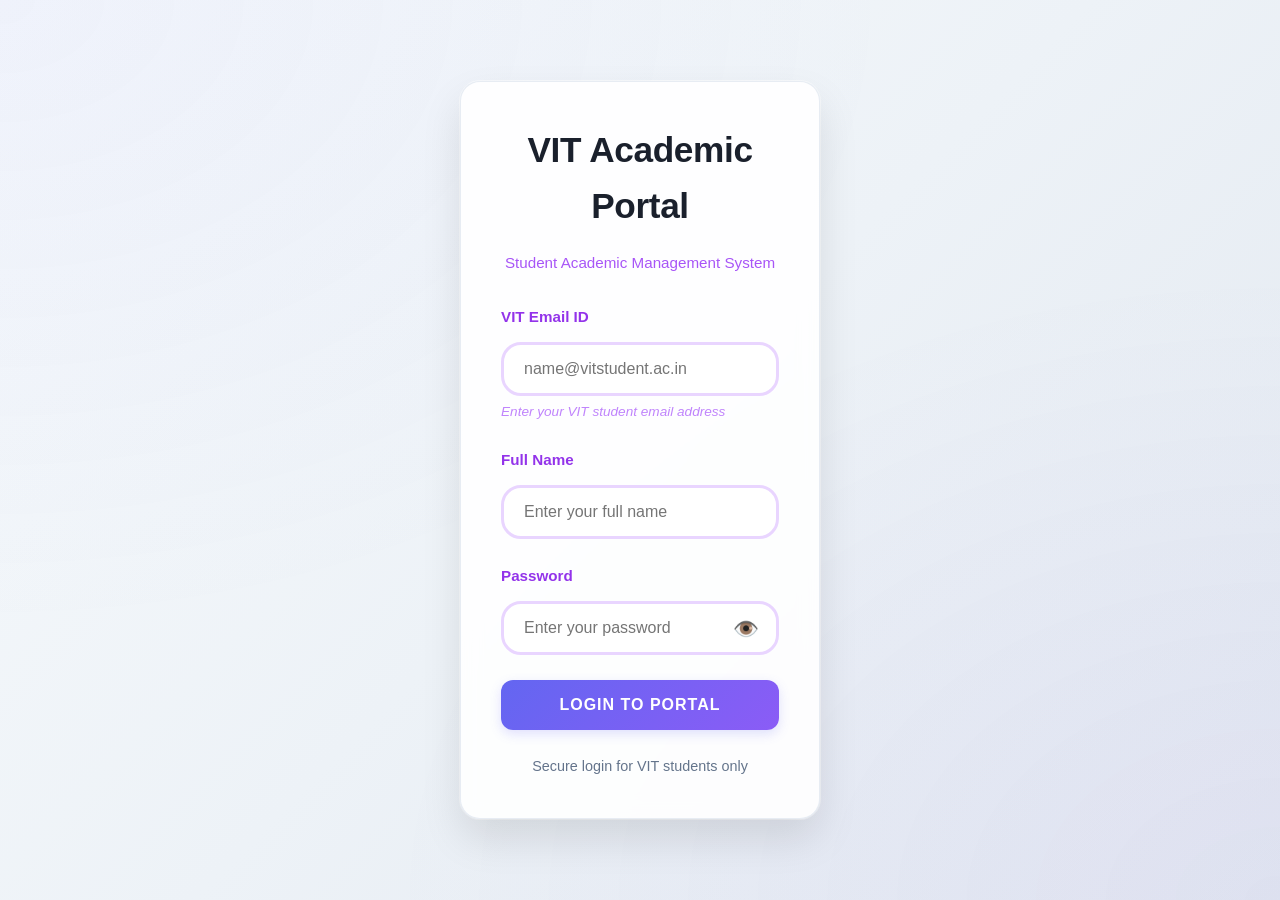
==== html-project/index.html @ ba63c01c "Initial commit - Study Planner Project" ====
<!DOCTYPE html>
<html lang="en">
<head>
    <meta charset="UTF-8">
    <meta name="viewport" content="width=device-width, initial-scale=1.0">
    <title>VIT Academic Portal - Dashboard</title>
    <link rel="stylesheet" href="styles.css">
</head>
<body>
    <header class="header">
        <nav class="navbar">
            <div class="nav-brand">
                <h2>VIT Academic Portal</h2>
            </div>
            <div class="nav-menu">
                <ul class="nav-links">
                    <li><a href="#dashboard" class="nav-link active">Dashboard</a></li>
                    <li><a href="#subjects" class="nav-link">Subjects</a></li>
                    <li><a href="#gpa-calculator" class="nav-link">GPA Calculator</a></li>
                    <li><a href="#timetable" class="nav-link">Timetable</a></li>
                    <li><a href="#reviews" class="nav-link">Reviews</a></li>
                </ul>
            </div>
            <div class="user-info">
                <span id="userName">Welcome!</span>
                <button id="logoutBtn" class="logout-btn">Logout</button>
            </div>
        </nav>
    </header>

    <main class="main-content">
        <!-- Dashboard Section -->
        <section id="dashboard" class="section active">
            <div class="container">
                <div class="welcome-card">
                    <h1>Welcome, <span id="studentName">Student</span>!</h1>
                    <p>Manage your academic journey efficiently</p>
                </div>

                <div class="stats-grid">
                    <div class="stat-card">
                        <h3>Current CGPA</h3>
                        <div class="stat-value" id="currentCGPA">--</div>
                        <div class="stat-label">Overall Performance</div>
                        <button class="edit-cgpa-btn" onclick="editCurrentCGPA()">Edit</button>
                    </div>
                    <div class="stat-card">
                        <h3>Active Subjects</h3>
                        <div class="stat-value" id="activeSubjects">0</div>
                        <div class="stat-label">This Semester</div>
                    </div>
                    <div class="stat-card">
                        <h3>Study Hours</h3>
                        <div class="stat-value" id="totalStudyHours">0</div>
                        <div class="stat-label">Hours Planned</div>
                    </div>
                    <div class="stat-card">
                        <h3>Target CGPA</h3>
                        <div class="stat-value" id="targetCGPA">--</div>
                        <div class="stat-label">Goal to Achieve</div>
                        <button class="edit-cgpa-btn" onclick="editTargetCGPA()">Edit</button>
                    </div>
                </div>

                <!-- CGPA Input Modal -->
                <div id="cgpaModal" class="modal">
                    <div class="modal-content">
                        <div class="modal-header">
                            <h3 id="modalTitle">Update CGPA</h3>
                            <button class="close-modal" onclick="closeModal()">×</button>
                        </div>
                        <form id="cgpaForm" class="cgpa-form">
                            <div class="form-group">
                                <label for="cgpaInput">CGPA Value</label>
                                <input type="number" id="cgpaInput" step="0.01" min="0" max="10" required>
                                <small>Enter your CGPA (0.00 - 10.00)</small>
                            </div>
                            <button type="submit" class="submit-btn">Save CGPA</button>
                        </form>
                    </div>
                </div>

                <div class="quick-actions">
                    <button class="action-btn" onclick="showSection('subjects')">
                        <span class="btn-icon">📚</span>
                        Add Subject
                    </button>
                    <button class="action-btn" onclick="showSection('gpa-calculator')">
                        <span class="btn-icon">📊</span>
                        Calculate GPA
                    </button>
                    <button class="action-btn" onclick="showSection('timetable')">
                        <span class="btn-icon">📅</span>
                        View Timetable
                    </button>
                </div>
            </div>
        </section>

        <!-- Subjects Section -->
        <section id="subjects" class="section">
            <div class="container">
                <h2>Subject Management</h2>
                
                <div class="subject-form-card">
                    <h3>Add New Subject</h3>
                    <form id="subjectForm" class="subject-form">
                        <div class="form-row">
                            <div class="form-group">
                                <label for="subjectName">Subject Name</label>
                                <input type="text" id="subjectName" required>
                            </div>
                            <div class="form-group">
                                <label for="examType">Exam Type</label>
                                <select id="examType" required>
                                    <option value="">Select Exam Type</option>
                                    <option value="CAT 1">CAT 1</option>
                                    <option value="CAT 2">CAT 2</option>
                                    <option value="FAT">FAT</option>
                                    <option value="Case Study">Case Study</option>
                                    <option value="Assessment">Assessment</option>
                                    <option value="Assignment">Assignment</option>
                                    <option value="Quiz">Quiz</option>
                                </select>
                            </div>
                        </div>
                        
                        <div class="form-row">
                            <div class="form-group">
                                <label for="studyHours">Study Hours Required</label>
                                <input type="number" id="studyHours" min="1" required>
                            </div>
                            <div class="form-group">
                                <label for="credits">Credits</label>
                                <input type="number" id="credits" min="1" max="10" required>
                            </div>
                        </div>
                        
                        <div class="form-row">
                            <div class="form-group">
                                <label for="internalMarks">Internal Marks Scored</label>
                                <input type="number" id="internalMarks" min="0" required>
                            </div>
                            <div class="form-group">
                                <label for="totalInternalMarks">Total Internal Marks</label>
                                <input type="number" id="totalInternalMarks" min="1" required>
                            </div>
                        </div>
                        
                        <button type="submit" class="submit-btn">Add Subject</button>
                    </form>
                </div>

                <div class="subjects-list">
                    <h3>Subject Priority List</h3>
                    <div id="subjectsContainer" class="subjects-grid">
                        <!-- Subjects will be added here dynamically -->
                    </div>
                </div>
            </div>
        </section>

        <!-- GPA Calculator Section -->
        <section id="gpa-calculator" class="section">
            <div class="container">
                <h2>GPA Calculator</h2>
                
                <div class="calculator-tabs">
                    <button class="tab-btn active" onclick="showCalculatorTab('target')">Target CGPA</button>
                    <button class="tab-btn" onclick="showCalculatorTab('current')">Current Semester</button>
                </div>

                <!-- Target CGPA Calculator -->
                <div id="targetCalculator" class="calculator-panel active">
                    <h3>Calculate Required GPA for Target CGPA</h3>
                    <form id="targetForm" class="calculator-form">
                        <div class="form-group">
                            <label for="targetCGPAInput">Target CGPA</label>
                            <input type="number" id="targetCGPAInput" step="0.01" min="6" max="10" required>
                        </div>
                        
                        <div class="form-group">
                            <label for="completedSemesters">Completed Semesters</label>
                            <input type="number" id="completedSemesters" min="1" required>
                        </div>
                        
                        <div id="semesterGPAs" class="semester-gpas">
                            <!-- Semester GPA inputs will be added dynamically -->
                        </div>
                        
                        <button type="submit" class="submit-btn">Calculate Required GPA</button>
                    </form>
                    
                    <div id="targetResult" class="result-panel"></div>
                </div>

                <!-- Current Semester Calculator -->
                <div id="currentCalculator" class="calculator-panel">
                    <h3>Calculate Current Semester GPA</h3>
                    <form id="currentForm" class="calculator-form">
                        <div id="subjectsInput">
                            <div class="subject-input-row">
                                <div class="form-group">
                                    <label>Grade</label>
                                    <select class="grade-select" required>
                                        <option value="">Select Grade</option>
                                        <option value="10">S (10)</option>
                                        <option value="9">A (9)</option>
                                        <option value="8">B (8)</option>
                                        <option value="7">C (7)</option>
                                        <option value="6">D (6)</option>
                                        <option value="5">E (5)</option>
                                        <option value="0">F (0)</option>
                                    </select>
                                </div>
                                <div class="form-group">
                                    <label>Credits</label>
                                    <input type="number" class="credit-input" min="1" max="10" required>
                                </div>
                                <button type="button" class="remove-btn" onclick="removeSubjectRow(this)">Remove</button>
                            </div>
                        </div>
                        
                        <button type="button" class="add-subject-btn" onclick="addSubjectRow()">Add Subject</button>
                        <button type="submit" class="submit-btn">Calculate GPA</button>
                    </form>
                    
                    <div id="currentResult" class="result-panel"></div>
                </div>
            </div>
        </section>

        <!-- Timetable Section -->
        <section id="timetable" class="section">
            <div class="container">
                <h2>Weekly Timetable</h2>
                
                <div class="timetable-container">
                    <table class="timetable-table">
                        <thead>
                            <tr>
                                <th>Time</th>
                                <th>Monday</th>
                                <th>Tuesday</th>
                                <th>Wednesday</th>
                                <th>Thursday</th>
                                <th>Friday</th>
                                <th>Saturday</th>
                                <th>Sunday</th>
                            </tr>
                        </thead>
                        <tbody id="timetableBody">
                            <!-- Timetable will be populated here -->
                        </tbody>
                    </table>
                </div>
                
                <div class="timetable-actions">
                    <button class="action-btn" onclick="generateTimetable()">Generate Timetable</button>
                    <button class="action-btn" onclick="clearTimetable()">Clear Timetable</button>
                </div>
            </div>
        </section>

        <!-- Reviews Section -->
        <section id="reviews" class="section">
            <div class="container">
                <h2>Faculty Reviews</h2>
                
                <div class="review-form-card">
                    <h3>Add Faculty Review</h3>
                    <form id="reviewForm" class="review-form">
                        <div class="form-group">
                            <label for="facultyName">Faculty Name</label>
                            <input type="text" id="facultyName" required>
                        </div>
                        
                        <div class="form-group">
                            <label for="subject">Subject</label>
                            <input type="text" id="subject" required>
                        </div>
                        
                        <div class="form-group">
                            <label for="rating">Rating</label>
                            <div class="rating-container">
                                <div class="rating-buttons" id="ratingButtons">
                                    <button type="button" class="rating-btn" data-rating="1">1</button>
                                    <button type="button" class="rating-btn" data-rating="2">2</button>
                                    <button type="button" class="rating-btn" data-rating="3">3</button>
                                    <button type="button" class="rating-btn" data-rating="4">4</button>
                                    <button type="button" class="rating-btn" data-rating="5">5</button>
                                </div>
                                <input type="hidden" id="rating" value="0" required>
                            </div>
                        </div>
                        
                        <div class="form-group">
                            <label for="reviewComment">Review</label>
                            <textarea id="reviewComment" rows="4" placeholder="Share your experience..." required></textarea>
                        </div>
                        
                        <button type="submit" class="submit-btn">Submit Review</button>
                    </form>
                </div>

                <div class="reviews-list">
                    <h3>Recent Reviews</h3>
                    <div id="reviewsContainer" class="reviews-grid">
                        <!-- Reviews will be added here dynamically -->
                    </div>
                </div>
            </div>
        </section>
    </main>

    <script src="script.js"></script>
</body>
</html>
---- html-project/styles.css ----
* {
    margin: 0;
    padding: 0;
    box-sizing: border-box;
}
body 
{
    font-family: 'Source Sans Pro', 'Helvetica Neue', Arial, sans-serif;
    line-height: 1.6;
    color: #2d3748;
    background: linear-gradient(135deg, #f7fafc 0%, #edf2f7 50%, #e2e8f0 100%);
    min-height: 100vh;
    position: relative;
    overflow-x: hidden;
    display: flex;
    flex-direction: column;
    align-items: stretch;
    justify-content: flex-start;
}
body::before 
{
    content: '';
    position: fixed;
    top: 0;
    left: 0;
    right: 0;
    bottom: 0;
    background: 
        radial-gradient(ellipse at top left, rgba(99, 102, 241, 0.05) 0%, transparent 50%),
        radial-gradient(ellipse at bottom right, rgba(139, 92, 246, 0.05) 0%, transparent 50%);
    pointer-events: none;
    z-index: 1;
}
.container 
{
    max-width: 1200px;
    margin: 0 auto;
    padding: 0 20px;
    position: relative;
    z-index: 2;
    width: 100%;
    display: flex;
    flex-direction: column;
    align-items: stretch;
}
.container 
{
    max-width: 1200px;
    margin: 0 auto;
    padding: 0 20px;
}
.login-page 
{
    background: linear-gradient(135deg, #f7fafc 0%, #edf2f7 50%, #e2e8f0 100%);
    display: flex;
    align-items: center;
    justify-content: center;
    min-height: 100vh;
    position: relative;
    overflow: hidden;
}
.login-container 
{
    width: 100%;
    max-width: 400px;
    padding: 20px;
    position: relative;
    z-index: 2;
    display: flex;
    justify-content: center;
    align-items: center;
}
.login-card 
{
    background: rgba(255, 255, 255, 0.9);
    backdrop-filter: blur(10px);
    border-radius: 20px;
    padding: 40px;
    box-shadow: 
        0 20px 40px rgba(0, 0, 0, 0.1),
        0 0 0 1px rgba(255, 255, 255, 0.5);
    border: 1px solid rgba(226, 232, 240, 0.8);
    position: relative;
    overflow: hidden;
    transition: all 0.3s ease;
    width: 100%;
    max-width: 400px;
    margin: 0 auto;
}
.login-header 
{
    text-align: center;
    margin-bottom: 30px;
}
.login-header h1 
{
    color: #1a202c;
    font-size: 2.2rem;
    font-weight: 600;
    margin-bottom: 1rem;
    letter-spacing: -0.01em;
    font-family: 'Source Sans Pro', 'Helvetica Neue', Arial, sans-serif;
}
.login-header p {
    color: #a855f7;
    font-size: 0.95rem;
    font-weight: 500;
}
.login-form .form-group {
    margin-bottom: 25px;
    position: relative;
}
.login-form label {
    display: block;
    margin-bottom: 8px;
    font-weight: 600;
    color: #9333ea;
    font-size: 0.95rem;
}
.login-form input 
{
    width: 100%;
    padding: 16px 20px;
    border: 1px solid #e2e8f0;
    border-radius: 12px;
    font-size: 1rem;
    background: rgba(255, 255, 255, 0.8);
    transition: all 0.3s ease;
    font-family: 'Source Sans Pro', 'Helvetica Neue', Arial, sans-serif;
    color: #2d3748;
}
.login-form input:focus 
{
    outline: none;
    border-color: #6366f1;
    box-shadow: 0 0 0 3px rgba(99, 102, 241, 0.1);
    background: rgba(255, 255, 255, 0.95);
}
.form-hint 
{
    display: block;
    margin-top: 5px;
    font-size: 0.85rem;
    color: #c084fc;
    font-style: italic;
}
.password-toggle 
{
    position: absolute;
    right: 20px;
    top: 48px;
    cursor: pointer;
    font-size: 1.3rem;
    transition: transform 0.2s ease;
}
.password-toggle:hover 
{
    transform: scale(1.2);
}
.login-btn 
{
    width: 100%;
    background: linear-gradient(135deg, #6366f1 0%, #8b5cf6 100%);
    color: white;
    border: none;
    padding: 16px;
    border-radius: 12px;
    font-size: 1rem;
    font-weight: 600;
    cursor: pointer;
    transition: all 0.3s ease;
    box-shadow: 0 4px 12px rgba(99, 102, 241, 0.2);
    font-family: 'Source Sans Pro', 'Helvetica Neue', Arial, sans-serif;
    text-transform: uppercase;
    letter-spacing: 1px;
}
.login-btn:hover 
{
    background: linear-gradient(135deg, #4f46e5 0%, #7c3aed 100%);
    transform: translateY(-2px);
    box-shadow: 0 8px 20px rgba(99, 102, 241, 0.3);
}
.error-message 
{
    background: linear-gradient(135deg, #f43f5e 0%, #e11d48 100%);
    color: white;
    padding: 15px 20px;
    border-radius: 20px;
    margin-top: 20px;
    text-align: center;
    display: none;
    animation: shake 0.5s ease-in-out, bounceIn 0.6s ease-out;
    font-weight: 500;
    box-shadow: 0 8px 25px rgba(244, 63, 94, 0.3);
    border: 2px solid rgba(255, 255, 255, 0.2);
}
.login-footer 
{
    text-align: center;
    margin-top: 25px;
    color: #64748b;
    font-size: 0.9rem;
    font-weight: 500;
}
.login-footer::before 
{
    content: ' ';
}
.login-footer::after 
{
    content: ' ';
}
.header 
{
    background: rgba(255, 255, 255, 0.95);
    backdrop-filter: blur(10px);
    box-shadow: 0 4px 20px rgba(0, 0, 0, 0.08);
    position: fixed;
    width: 100%;
    top: 0;
    z-index: 1000;
    border-bottom: 1px solid rgba(226, 232, 240, 0.8);
}
.navbar 
{
    display: flex;
    justify-content: space-between;
    align-items: center;
    padding: 1rem 2rem;
    max-width: 1200px;
    margin: 0 auto;
    position: relative;
    z-index: 2;
    width: 100%;
}
.nav-brand h2 
{
    color: #1a202c;
    font-size: 1.6rem;
    font-weight: 600;
    font-family: 'Source Sans Pro', 'Helvetica Neue', Arial, sans-serif;
    letter-spacing: -0.01em;
}
.nav-links 
{
    display: flex;
    list-style: none;
    gap: 2rem;
}
.nav-link 
{
    text-decoration: none;
    color: #4a5568;
    font-weight: 500;
    padding: 12px 20px;
    border-radius: 8px;
    transition: all 0.3s ease;
    font-family: 'Source Sans Pro', 'Helvetica Neue', Arial, sans-serif;
}
.nav-link:hover,
.nav-link.active 
{
    color: #6366f1;
    background: rgba(99, 102, 241, 0.1);
    transform: translateY(-2px);
}
.nav-link:hover::after,
.nav-link.active::after 
{
    position: absolute;
    left: 5px;
    top: 50%;
    transform: translateY(-50%);
    opacity: 0;
    transition: opacity 0.3s ease;
}
.nav-link:hover::before,
.nav-link.active::before 
{
    opacity: 1;
}
.user-info 
{
    display: flex;
    align-items: center;
    gap: 1rem;
}
#userName 
{
    font-weight: 500;
    color: #1a202c;
    font-family: 'Source Sans Pro', 'Helvetica Neue', Arial, sans-serif;
    text-shadow: 1px 1px 2px rgba(0, 0, 0, 0.1);
}
.logout-btn 
{
    background: linear-gradient(135deg, #ef4444 0%, #dc2626 100%);
    color: white;
    border: none;
    padding: 10px 20px;
    border-radius: 8px;
    cursor: pointer;
    font-weight: 500;
    transition: all 0.3s ease;
    font-family: 'Source Sans Pro', 'Helvetica Neue', Arial, sans-serif;
}
.logout-btn:hover {
    background: linear-gradient(135deg, #dc2626 0%, #b91c1c 100%);
    transform: translateY(-2px);
    box-shadow: 0 4px 12px rgba(239, 68, 68, 0.2);
}

/* Main Content */
.main-content {
    margin-top: 80px;
    padding: 2rem 0;
    position: relative;
    z-index: 2;
}

.section {
    display: none;
    animation: fadeIn 0.6s cubic-bezier(0.4, 0, 0.2, 1);
}

.section.active {
    display: block;
}

/* Dashboard Styles */
.welcome-card {
    background: rgba(255, 255, 255, 0.9);
    backdrop-filter: blur(10px);
    border-radius: 16px;
    padding: 2.5rem;
    margin-bottom: 2rem;
    box-shadow: 0 10px 30px rgba(0, 0, 0, 0.08);
    border: 1px solid rgba(226, 232, 240, 0.8);
    text-align: center;
    position: relative;
    transition: all 0.3s ease;
    max-width: 100%;
    margin-left: auto;
    margin-right: auto;
}

.welcome-card h1 {
    color: #1a202c;
    font-size: 2.5rem;
    font-weight: 600;
    margin-bottom: 1rem;
    letter-spacing: -0.01em;
    font-family: 'Source Sans Pro', 'Helvetica Neue', Arial, sans-serif;
}

.stats-grid {
    display: grid;
    grid-template-columns: repeat(auto-fit, minmax(250px, 1fr));
    gap: 1.5rem;
    margin-bottom: 2rem;
    align-items: stretch;
}

.stat-card {
    background: rgba(255, 255, 255, 0.9);
    backdrop-filter: blur(10px);
    border-radius: 16px;
    padding: 2rem;
    text-align: center;
    box-shadow: 0 8px 25px rgba(0, 0, 0, 0.06);
    border: 1px solid rgba(226, 232, 240, 0.8);
    transition: all 0.3s ease;
    position: relative;
    width: 100%;
    display: flex;
    flex-direction: column;
    align-items: center;
    justify-content: center;
}

.stat-card:hover {
    transform: translateY(-8px);
    box-shadow: 0 15px 35px rgba(0, 0, 0, 0.1);
}

.stat-card h3 {
    color: #64748b;
    font-size: 0.9rem;
    margin-bottom: 1rem;
    font-weight: 500;
    font-family: 'Source Sans Pro', 'Helvetica Neue', Arial, sans-serif;
    text-transform: uppercase;
    letter-spacing: 1px;
}

.stat-value {
    font-size: 2.5rem;
    font-weight: 600;
    color: #1a202c;
    margin-bottom: 0.8rem;
    font-family: 'Source Sans Pro', 'Helvetica Neue', Arial, sans-serif;
}

.stat-label {
    color: #c084fc;
    font-size: 0.85rem;
    font-weight: 500;
    font-style: italic;
}

.quick-actions {
    display: flex;
    gap: 1rem;
    justify-content: center;
    flex-wrap: wrap;
    align-items: stretch;
    width: 100%;
}

.action-btn {
    background: rgba(255, 255, 255, 0.9);
    backdrop-filter: blur(10px);
    border: 1px solid rgba(226, 232, 240, 0.8);
    color: #4a5568;
    padding: 16px 28px;
    border-radius: 12px;
    cursor: pointer;
    font-weight: 500;
    transition: all 0.3s ease;
    display: flex;
    align-items: center;
    gap: 0.8rem;
    box-shadow: 0 4px 12px rgba(0, 0, 0, 0.05);
    font-family: 'Source Sans Pro', 'Helvetica Neue', Arial, sans-serif;
    text-transform: uppercase;
    letter-spacing: 0.5px;
}

.action-btn:hover {
    background: rgba(99, 102, 241, 0.1);
    border-color: rgba(99, 102, 241, 0.3);
    transform: translateY(-3px);
    box-shadow: 0 8px 20px rgba(0, 0, 0, 0.08);
    color: #6366f1;
}

.btn-icon {
    font-size: 1.2rem;
    transition: transform 0.2s ease;
}

/* Subject Management */
.subject-form-card,
.review-form-card,
.calculator-form,
.timetable-container {
    background: rgba(255, 255, 255, 0.9);
    backdrop-filter: blur(10px);
    border-radius: 16px;
    padding: 2rem;
    margin-bottom: 2rem;
    box-shadow: 0 8px 25px rgba(0, 0, 0, 0.06);
    border: 1px solid rgba(226, 232, 240, 0.8);
    max-width: 100%;
    margin-left: auto;
    margin-right: auto;
}

.subject-form-card::before,
.review-form-card::before {
    display: none;
}

.subject-form,
.review-form {
    margin-top: 2rem;
}

.form-row {
    display: grid;
    grid-template-columns: 1fr 1fr;
    gap: 1rem;
    margin-bottom: 1rem;
    align-items: start;
}

.form-group {
    margin-bottom: 1.5rem;
    flex: 1;
    min-width: 200px;
}

.form-group label {
    display: block;
    margin-bottom: 0.8rem;
    font-weight: bold;
    color: #9333ea;
    font-size: 0.95rem;
    font-family: 'Comic Sans MS', cursive, sans-serif;
}

.form-group input,
.form-group select,
.form-group textarea {
    width: 100%;
    padding: 15px 20px;
    border: 3px solid #e9d5ff;
    border-radius: 20px;
    font-size: 1rem;
    background: rgba(255, 255, 255, 0.8);
    transition: all 0.3s cubic-bezier(0.4, 0, 0.2, 1);
    font-family: 'Comic Sans MS', cursive, sans-serif;
}

.form-group input:focus,
.form-group select:focus,
.form-group textarea:focus {
    outline: none;
    border-color: #d946ef;
    box-shadow: 0 0 0 4px rgba(217, 70, 239, 0.1), 0 8px 25px rgba(168, 85, 247, 0.15);
    transform: translateY(-2px);
    background: rgba(255, 255, 255, 0.95);
}

.submit-btn {
    background: linear-gradient(135deg, #d946ef 0%, #a855f7 50%, #9333ea 100%);
    color: white;
    border: none;
    padding: 18px 35px;
    border-radius: 25px;
    font-size: 1.1rem;
    font-weight: bold;
    cursor: pointer;
    transition: all 0.4s cubic-bezier(0.4, 0, 0.2, 1);
    box-shadow: 0 8px 25px rgba(168, 85, 247, 0.3);
    font-family: 'Comic Sans MS', cursive, sans-serif;
    text-transform: uppercase;
    letter-spacing: 1px;
    position: relative;
    overflow: hidden;
}

.submit-btn::before {
    position: absolute;
    left: 15px;
    top: 50%;
    transform: translateY(-50%);
    font-size: 1.2rem;
}

.submit-btn::after {
    position: absolute;
    right: 15px;
    top: 50%;
    transform: translateY(-50%);
    font-size: 1.2rem;
}

.submit-btn:hover {
    background: linear-gradient(135deg, #c026d3 0%, #9333ea 50%, #7e22ce 100%);
    transform: translateY(-3px) scale(1.05);
    box-shadow: 0 15px 35px rgba(168, 85, 247, 0.4);
}

.submit-btn:active {
    transform: translateY(-1px) scale(0.98);
}

.subjects-grid {
    display: grid;
    grid-template-columns: repeat(auto-fit, minmax(300px, 1fr));
    gap: 2rem;
    margin-top: 2rem;
    align-items: stretch;
}

.subject-card {
    background: rgba(255, 255, 255, 0.9);
    backdrop-filter: blur(10px);
    border-radius: 16px;
    padding: 2rem;
    box-shadow: 0 8px 25px rgba(0, 0, 0, 0.06);
    border: 1px solid rgba(226, 232, 240, 0.8);
    transition: all 0.4s cubic-bezier(0.4, 0, 0.2, 1);
    position: relative;
    overflow: hidden;
    max-width: 100%;
    margin-left: auto;
    margin-right: auto;
}

.subject-card::before {
    display: none;
}

.subject-card:hover::before {
    transform: scale(1.2) rotate(10deg);
}

.subject-card h4 {
    color: #9333ea;
    margin-bottom: 1rem;
    font-weight: bold;
    font-family: 'Comic Sans MS', cursive, sans-serif;
    font-size: 1.2rem;
}

.subject-card h4::before {
    content: '🎓 ';
}

.subject-info {
    display: flex;
    justify-content: space-between;
    margin-bottom: 0.8rem;
    font-size: 0.95rem;
    padding: 0.5rem;
    background: rgba(233, 213, 255, 0.3);
    border-radius: 15px;
    transition: background 0.3s ease;
}

.subject-info:hover {
    background: rgba(233, 213, 255, 0.5);
}

.priority-badge {
    background: linear-gradient(135deg, #d946ef 0%, #a855f7 100%);
    color: white;
    padding: 6px 12px;
    border-radius: 20px;
    font-size: 0.85rem;
    font-weight: bold;
    box-shadow: 0 4px 15px rgba(168, 85, 247, 0.3);
    font-family: 'Comic Sans MS', cursive, sans-serif;
    text-transform: uppercase;
    letter-spacing: 0.5px;
}

.priority-badge::before {
    content: '⭐ ';
}

.calculator-tabs {
    display: flex;
    gap: 1rem;
    margin-bottom: 2rem;
    justify-content: center;
}

.tab-btn {
    background: rgba(255, 255, 255, 0.9);
    backdrop-filter: blur(10px);
    border: 1px solid rgba(226, 232, 240, 0.8);
    padding: 15px 30px;
    border-radius: 16px;
    cursor: pointer;
    font-weight: bold;
    transition: all 0.4s cubic-bezier(0.4, 0, 0.2, 1);
    font-family: 'Comic Sans MS', cursive, sans-serif;
    position: relative;
    overflow: hidden;
    box-shadow: 0 8px 25px rgba(0, 0, 0, 0.06);
    max-width: 100%;
    margin-left: auto;
    margin-right: auto;
}

.tab-btn::before {
    display: none;
}

.tab-btn.active,
.tab-btn:hover {
    background: linear-gradient(135deg, #d946ef 0%, #a855f7 50%, #9333ea 100%);
    color: white;
    border-color: #d946ef;
    transform: translateY(-3px) scale(1.05);
    box-shadow: 0 15px 35px rgba(168, 85, 247, 0.3);
}

.tab-btn.active::before,
.tab-btn:hover::before {
    opacity: 1;
}

.calculator-panel {
    display: none;
    animation: slideIn 0.6s cubic-bezier(0.4, 0, 0.2, 1);
}

.calculator-panel.active {
    display: block;
}

.calculator-form {
    background: rgba(255, 255, 255, 0.9);
    backdrop-filter: blur(10px);
    border-radius: 16px;
    padding: 2.5rem;
    margin-bottom: 2rem;
    box-shadow: 0 8px 25px rgba(0, 0, 0, 0.06);
    border: 1px solid rgba(226, 232, 240, 0.8);
    position: relative;
    overflow: hidden;
    max-width: 100%;
    margin-left: auto;
    margin-right: auto;
}

.calculator-form::before {
    display: none;
}

.semester-gpas {
    margin: 2rem 0;
}

.semester-input {
    display: grid;
    grid-template-columns: 1fr 1fr;
    gap: 1rem;
    margin-bottom: 1.5rem;
    align-items: center;
    padding: 1rem;
    background: rgba(233, 213, 255, 0.2);
    border-radius: 20px;
    transition: background 0.3s ease;
}

.semester-input:hover {
    background: rgba(233, 213, 255, 0.4);
}

.subject-input-row {
    display: grid;
    grid-template-columns: 1fr 1fr auto;
    gap: 1rem;
    margin-bottom: 1.5rem;
    align-items: end;
    padding: 1rem;
    background: rgba(233, 213, 255, 0.2);
    border-radius: 20px;
    transition: all 0.3s ease;
}

.subject-input-row:hover {
    background: rgba(233, 213, 255, 0.4);
    transform: translateY(-2px);
}

.remove-btn {
    background: linear-gradient(135deg, #f43f5e 0%, #e11d48 100%);
    color: white;
    border: none;
    padding: 15px;
    border-radius: 20px;
    cursor: pointer;
    height: fit-content;
    font-weight: bold;
    transition: all 0.3s cubic-bezier(0.4, 0, 0.2, 1);
    box-shadow: 0 4px 15px rgba(244, 63, 94, 0.3);
    font-family: 'Comic Sans MS', cursive, sans-serif;
}

.remove-btn::before {
    display: none;
}

.remove-btn:hover {
    background: linear-gradient(135deg, #dc2626 0%, #b91c1c 100%);
    transform: translateY(-2px) scale(1.05);
    box-shadow: 0 8px 25px rgba(244, 63, 94, 0.4);
}

.add-subject-btn {
    background: linear-gradient(135deg, #10b981 0%, #059669 100%);
    color: white;
    border: none;
    padding: 15px 25px;
    border-radius: 20px;
    cursor: pointer;
    margin-bottom: 1.5rem;
    font-weight: bold;
    transition: all 0.3s cubic-bezier(0.4, 0, 0.2, 1);
    box-shadow: 0 4px 15px rgba(16, 185, 129, 0.3);
    font-family: 'Comic Sans MS', cursive, sans-serif;
}

.add-subject-btn::before {
    display: none;
}

.add-subject-btn:hover {
    background: linear-gradient(135deg, #059669 0%, #047857 100%);
    transform: translateY(-2px) scale(1.05);
    box-shadow: 0 8px 25px rgba(16, 185, 129, 0.4);
}

.result-panel {
    background: rgba(255, 255, 255, 0.9);
    backdrop-filter: blur(10px);
    border-radius: 16px;
    padding: 2.5rem;
    box-shadow: 0 8px 25px rgba(0, 0, 0, 0.06);
    border: 1px solid rgba(226, 232, 240, 0.8);
    text-align: center;
    position: relative;
    overflow: hidden;
    max-width: 100%;
    margin-left: auto;
    margin-right: auto;
}

.result-panel::before {
    display: none;
}

.result-panel h3 {
    color: #9333ea;
    font-size: 1.8rem;
    margin-bottom: 1rem;
    font-weight: bold;
    font-family: 'Comic Sans MS', cursive, sans-serif;
}

.result-panel p {
    color: #6b46c1;
    font-size: 1.1rem;
    margin-bottom: 0.8rem;
    font-family: 'Comic Sans MS', cursive, sans-serif;
}

/* Timetable */
.timetable-container {
    background: rgba(255, 255, 255, 0.9);
    backdrop-filter: blur(10px);
    border-radius: 16px;
    padding: 2rem;
    margin-bottom: 2rem;
    box-shadow: 0 8px 25px rgba(0, 0, 0, 0.06);
    border: 1px solid rgba(226, 232, 240, 0.8);
    overflow-x: auto;
    position: relative;
    max-width: 100%;
    margin-left: auto;
    margin-right: auto;
}

.timetable-container::before {
    display: none;
}

.timetable-table {
    width: 100%;
    border-collapse: separate;
    border-spacing: 0;
    min-width: 600px;
    border-radius: 12px;
    overflow: hidden;
    box-shadow: 0 4px 15px rgba(0, 0, 0, 0.05);
    margin: 0 auto;
}

.timetable-table th,
.timetable-table td {
    border: 2px solid #e9d5ff;
    padding: 15px 12px;
    text-align: center;
    font-weight: 500;
    font-family: 'Comic Sans MS', cursive, sans-serif;
    transition: all 0.3s ease;
}

.timetable-table th {
    background: linear-gradient(135deg, #9333ea 0%, #7e22ce 100%);
    color: white;
    font-weight: bold;
    font-size: 1rem;
    text-shadow: 1px 1px 2px rgba(0,0,0,0.3);
    position: sticky;
    top: 0;
    z-index: 10;
}

.timetable-table th:first-child {
    background: linear-gradient(135deg, #6b46c1 0%, #553c9a 100%);
    border-radius: 20px 0 0 0;
}

.timetable-table td {
    background: rgba(255, 255, 255, 0.8);
    color: #6b46c1;
    font-size: 0.9rem;
    position: relative;
    transition: all 0.3s cubic-bezier(0.4, 0, 0.2, 1);
}

.timetable-table td:hover {
    transform: scale(1.05);
    z-index: 5;
    box-shadow: 0 8px 25px rgba(168, 85, 247, 0.2);
}

.timetable-table td:first-child {
    background: linear-gradient(135deg, #f3e8ff 0%, #e9d5ff 100%);
    font-weight: bold;
    color: #9333ea;
    border-radius: 10px 0 0 10px;
}

.timetable-actions {
    display: flex;
    gap: 1.5rem;
    justify-content: center;
    margin-top: 2rem;
}

.rating-container {
    position: relative;
    margin: 1rem 0;
}

.stars {
    display: flex;
    gap: 0.8rem;
    font-size: 2rem;
    justify-content: center;
    padding: 1rem;
    background: rgba(233, 213, 255, 0.2);
    border-radius: 20px;
    transition: background 0.3s ease;
}

.stars:hover {
    background: rgba(233, 213, 255, 0.4);
}

.star {
    cursor: pointer;
    transition: all 0.3s cubic-bezier(0.4, 0, 0.2, 1);
    filter: drop-shadow(0 2px 4px rgba(168, 85, 247, 0.2));
}

.star:hover {
    transform: scale(1.3) rotate(10deg);
    filter: drop-shadow(0 4px 8px rgba(168, 85, 247, 0.4));
}

.star.active {
    color: #fbbf24;
    transform: scale(1.1);
    filter: drop-shadow(0 0 8px rgba(251, 191, 36, 0.6));
    animation: pulse 1.5s ease-in-out infinite;
}

.reviews-grid {
    display: grid;
    grid-template-columns: repeat(auto-fit, minmax(300px, 1fr));
    gap: 1.5rem;
    align-items: stretch;
}

.review-card {
    background: rgba(255, 255, 255, 0.9);
    backdrop-filter: blur(10px);
    border-radius: 16px;
    padding: 1.5rem;
    box-shadow: 0 6px 20px rgba(0, 0, 0, 0.05);
    border: 1px solid rgba(226, 232, 240, 0.8);
    transition: all 0.3s ease;
    position: relative;
    max-width: 100%;
    display: flex;
    flex-direction: column;
    align-items: stretch;
}

.review-card::before {
    display: none;
}

.review-card:hover::before {
    transform: scale(1.2) rotate(10deg);
}

.review-card:hover {
    transform: translateY(-5px) scale(1.02);
    box-shadow: 
        0 25px 50px rgba(168, 85, 247, 0.2),
        0 0 0 1px rgba(255, 255, 255, 0.7);
}

.review-header {
    display: flex;
    justify-content: space-between;
    align-items: center;
    margin-bottom: 1.2rem;
    padding-bottom: 1rem;
    border-bottom: 2px solid #e9d5ff;
}

.review-faculty {
    font-weight: bold;
    color: #9333ea;
    font-size: 1.1rem;
    font-family: 'Comic Sans MS', cursive, sans-serif;
}

.review-faculty::before {
    content: ' ';
}

.review-rating {
    color: #fbbf24;
    font-size: 1.2rem;
    filter: drop-shadow(0 2px 4px rgba(251, 191, 36, 0.3));
}

.review-subject {
    color: #a855f7;
    font-size: 0.95rem;
    margin-bottom: 0.8rem;
    font-weight: 600;
    font-family: 'Comic Sans MS', cursive, sans-serif;
}

.review-subject::before {
    content: ' ';
}

.review-comment {
    color: #6b46c1;
    line-height: 1.6;
    font-size: 1rem;
    font-family: 'Comic Sans MS', cursive, sans-serif;
    padding: 1rem;
    background: rgba(233, 213, 255, 0.1);
    border-radius: 15px;
    border-left: 4px solid #d946ef;
}

.modal {
    display: none;
    position: fixed;
    z-index: 2000;
    left: 0;
    top: 0;
    width: 100%;
    height: 100%;
    background: rgba(0, 0, 0, 0.5);
    backdrop-filter: blur(5px);
    animation: fadeIn 0.3s ease-out;
}

.modal.show {
    display: flex;
    align-items: center;
    justify-content: center;
}

.modal-content {
    background: rgba(255, 255, 255, 0.98);
    backdrop-filter: blur(20px);
    border-radius: 30px;
    padding: 2.5rem;
    max-width: 400px;
    width: 90%;
    box-shadow: 
        0 25px 50px rgba(168, 85, 247, 0.3),
        0 0 0 1px rgba(255, 255, 255, 0.5),
        inset 0 0 20px rgba(236, 72, 153, 0.05);
    border: 2px solid rgba(236, 72, 153, 0.2);
    position: relative;
    overflow: hidden;
    animation: bounceIn 0.5s ease-out;
}

.modal-content.review-card::before {
    display: none;
}

.modal-header {
    display: flex;
    justify-content: space-between;
    align-items: center;
    margin-bottom: 2rem;
    padding-bottom: 1rem;
    border-bottom: 2px solid #e9d5ff;
}

.modal-header h3 {
    color: #9333ea;
    font-size: 1.5rem;
    font-weight: bold;
    font-family: 'Comic Sans MS', cursive, sans-serif;
}

.close-modal {
    background: linear-gradient(135deg, #f43f5e 0%, #e11d48 100%);
    color: white;
    border: none;
    border-radius: 50%;
    width: 40px;
    height: 40px;
    cursor: pointer;
    font-size: 1.2rem;
    display: flex;
    align-items: center;
    justify-content: center;
    transition: all 0.3s cubic-bezier(0.4, 0, 0.2, 1);
    box-shadow: 0 4px 15px rgba(244, 63, 94, 0.3);
}

.close-modal:hover {
    background: linear-gradient(135deg, #dc2626 0%, #b91c1c 100%);
    transform: scale(1.1) rotate(90deg);
    box-shadow: 0 8px 25px rgba(244, 63, 94, 0.4);
}

.cgpa-form {
    margin-top: 1rem;
}

.cgpa-form .form-group {
    margin-bottom: 2rem;
}

.cgpa-form label {
    display: block;
    margin-bottom: 0.8rem;
    font-weight: bold;
    color: #9333ea;
    font-size: 1rem;
    font-family: 'Comic Sans MS', cursive, sans-serif;
}

.cgpa-form input {
    width: 100%;
    padding: 15px 20px;
    border: 3px solid #e9d5ff;
    border-radius: 20px;
    font-size: 1.1rem;
    background: rgba(255, 255, 255, 0.8);
    transition: all 0.3s cubic-bezier(0.4, 0, 0.2, 1);
    font-family: 'Comic Sans MS', cursive, sans-serif;
    text-align: center;
    font-weight: bold;
}

.cgpa-form input:focus {
    outline: none;
    border-color: #d946ef;
    box-shadow: 0 0 0 4px rgba(217, 70, 239, 0.1), 0 8px 25px rgba(168, 85, 247, 0.15);
    transform: translateY(-2px);
    background: rgba(255, 255, 255, 0.95);
}

.cgpa-form small {
    display: block;
    margin-top: 0.5rem;
    color: #c084fc;
    font-style: italic;
    font-size: 0.85rem;
    text-align: center;
}

.edit-cgpa-btn {
    background: linear-gradient(135deg, #10b981 0%, #059669 100%);
    color: white;
    border: none;
    padding: 8px 15px;
    border-radius: 15px;
    cursor: pointer;
    font-size: 0.85rem;
    font-weight: bold;
    margin-top: 10px;
    transition: all 0.3s cubic-bezier(0.4, 0, 0.2, 1);
    box-shadow: 0 4px 15px rgba(16, 185, 129, 0.3);
    font-family: 'Comic Sans MS', cursive, sans-serif;
}

.edit-cgpa-btn::before {
    content: ' ';
}

.edit-cgpa-btn:hover {
    background: linear-gradient(135deg, #059669 0%, #047857 100%);
    transform: translateY(-2px) scale(1.05);
    box-shadow: 0 8px 25px rgba(16, 185, 129, 0.4);
}

@keyframes fadeIn {
    from {
        opacity: 0;
        transform: translateY(30px);
    }
    to {
        opacity: 1;
        transform: translateY(0);
    }
}

@keyframes slideIn {
    from {
        opacity: 0;
        transform: translateX(-30px);
    }
    to {
        opacity: 1;
        transform: translateX(0);
    }
}

@keyframes float {
    0%, 100% {
        transform: translateY(0px);
    }
    50% {
        transform: translateY(-10px);
    }
}

@keyframes twinkle {
    0%, 100% {
        opacity: 0.3;
        transform: scale(1);
    }
    50% {
        opacity: 0.8;
        transform: scale(1.2);
    }
}

@keyframes sparkle {
    0%, 100% {
        opacity: 0.7;
        transform: scale(1) rotate(0deg);
    }
    50% {
        opacity: 1;
        transform: scale(1.3) rotate(180deg);
    }
}

@keyframes bounce {
    0%, 100% {
        transform: translateY(0px);
    }
    50% {
        transform: translateY(-5px);
    }
}

@keyframes bounceIn {
    0% {
        opacity: 0;
        transform: scale(0.3) translateY(-30px);
    }
    50% {
        opacity: 1;
        transform: scale(1.05) translateY(-5px);
    }
    70% {
        transform: scale(0.9) translateY(2px);
    }
    100% {
        opacity: 1;
        transform: scale(1) translateY(0);
    }
}

@keyframes pulse {
    0%, 100% {
        transform: scale(1);
        filter: drop-shadow(0 0 8px rgba(251, 191, 36, 0.6));
    }
    50% {
        transform: scale(1.1);
        filter: drop-shadow(0 0 12px rgba(251, 191, 36, 0.8));
    }
}

@keyframes shimmer {
    0% {
        transform: translateX(-100%) rotate(45deg);
    }
    100% {
        transform: translateX(200%) rotate(45deg);
    }
}

@keyframes rotateGradient {
    0% {
        transform: rotate(0deg);
    }
    100% {
        transform: rotate(360deg);
    }
}

@keyframes borderGlow {
    0%, 100% {
        opacity: 0.3;
        transform: scale(1);
    }
    50% {
        opacity: 0.8;
        transform: scale(1.02);
    }
}

@keyframes borderRotate {
    0% {
        transform: rotate(0deg);
    }
    100% {
        transform: rotate(360deg);
    }
}

@keyframes backgroundShift {
    0%, 100% {
        transform: translateX(0) translateY(0);
    }
    25% {
        transform: translateX(-20px) translateY(-10px);
    }
    50% {
        transform: translateX(20px) translateY(-20px);
    }
    75% {
        transform: translateX(-10px) translateY(10px);
    }
}

@keyframes pulseBackground {
    0% {
        opacity: 0.3;
        transform: scale(1);
    }
    50% {
        opacity: 0.6;
        transform: scale(1.05);
    }
    100% {
        opacity: 0.3;
        transform: scale(1);
    }
}

@keyframes textGlow {
    0% {
        filter: brightness(1) drop-shadow(0 0 20px rgba(168, 85, 247, 0.5));
    }
    50% {
        filter: brightness(1.2) drop-shadow(0 0 40px rgba(236, 72, 153, 0.7));
    }
    100% {
        filter: brightness(1) drop-shadow(0 0 20px rgba(168, 85, 247, 0.5));
    }
}

@keyframes brandGlow {
    0% {
        filter: brightness(1) drop-shadow(0 0 10px rgba(168, 85, 247, 0.3));
    }
    50% {
        filter: brightness(1.3) drop-shadow(0 0 25px rgba(236, 72, 153, 0.6));
    }
    100% {
        filter: brightness(1) drop-shadow(0 0 10px rgba(168, 85, 247, 0.3));
    }
}

@keyframes headerShimmer {
    0% {
        transform: translateX(-100%);
    }
    100% {
        transform: translateX(100%);
    }
}

@keyframes shake {
    0%, 100% { 
        transform: translateX(0); 
    }
    10%, 30%, 50%, 70%, 90% { 
        transform: translateX(-5px); 
    }
    20%, 40%, 60%, 80% { 
        transform: translateX(5px); 
    }
}

.rating-buttons {
    display: flex;
    gap: 8px;
}

.rating-btn {
    width: 40px;
    height: 40px;
    border: 2px solid #e2e8f0;
    background: white;
    border-radius: 8px;
    font-weight: 600;
    cursor: pointer;
    transition: all 0.3s ease;
    font-family: 'Source Sans Pro', 'Helvetica Neue', Arial, sans-serif;
}

.rating-btn:hover {
    border-color: #6366f1;
    background: rgba(99, 102, 241, 0.1);
    transform: translateY(-2px);
}

.rating-btn.active {
    border-color: #6366f1;
    background: #6366f1;
    color: white;
}

/* Responsive Design */
@media (max-width: 768px) {
    .navbar {
        flex-direction: column;
        gap: 1rem;
        padding: 1rem;
    }
    
    .nav-links {
        flex-wrap: wrap;
        justify-content: center;
        gap: 0.8rem;
    }
    
    .nav-link {
        padding: 10px 15px;
        font-size: 0.9rem;
    }
    
    .form-row {
        grid-template-columns: 1fr;
    }
    
    .subject-input-row {
        grid-template-columns: 1fr;
        gap: 0.8rem;
    }
    
    .semester-input {
        grid-template-columns: 1fr;
        gap: 0.8rem;
    }
    
    .stats-grid {
        grid-template-columns: repeat(auto-fit, minmax(200px, 1fr));
        gap: 1rem;
    }
    
    .quick-actions {
        flex-direction: column;
        gap: 1rem;
    }
    
    .action-btn {
        width: 100%;
        justify-content: center;
        padding: 15px 20px;
    }
    
    .welcome-card h1 {
        font-size: 2rem;
    }
    
    .stat-value {
        font-size: 2.2rem;
    }
    
    .calculator-tabs {
        flex-direction: column;
        gap: 0.8rem;
    }
    
    .tab-btn {
        width: 100%;
        justify-content: center;
    }
    
    .timetable-actions {
        flex-direction: column;
        gap: 1rem;
    }
    
    .reviews-grid {
        grid-template-columns: 1fr;
        gap: 1.5rem;
    }
    
    .login-card {
        padding: 30px 20px;
        margin: 1rem;
    }
    
    .login-header h1 {
        font-size: 1.8rem;
    }
}

@media (max-width: 480px) {
    .container {
        padding: 0 15px;
    }
    
    .welcome-card h1 {
        font-size: 1.6rem;
    }
    
    .stat-value {
        font-size: 1.8rem;
    }
    
    .login-card {
        padding: 25px 15px;
        margin: 0.5rem;
    }
    
    .login-header h1 {
        font-size: 1.5rem;
    }
    
    .nav-brand h2 {
        font-size: 1.3rem;
    }
    
    .subject-form-card,
    .review-form-card,
    .calculator-form,
    .timetable-container {
        padding: 1.5rem;
    }
    
    .welcome-card {
        padding: 1.5rem;
    }
    
    .stat-card {
        padding: 1.5rem;
    }
    
    .subject-card {
        padding: 1.5rem;
    }
    
    .review-card {
        padding: 1.5rem;
    }
    
    .result-panel {
        padding: 1.5rem;
    }
    
    .timetable-table {
        font-size: 0.8rem;
    }
    
    .timetable-table th,
    .timetable-table td {
        padding: 10px 6px;
    }
    
    .stars {
        font-size: 1.5rem;
        gap: 0.5rem;
    }
}
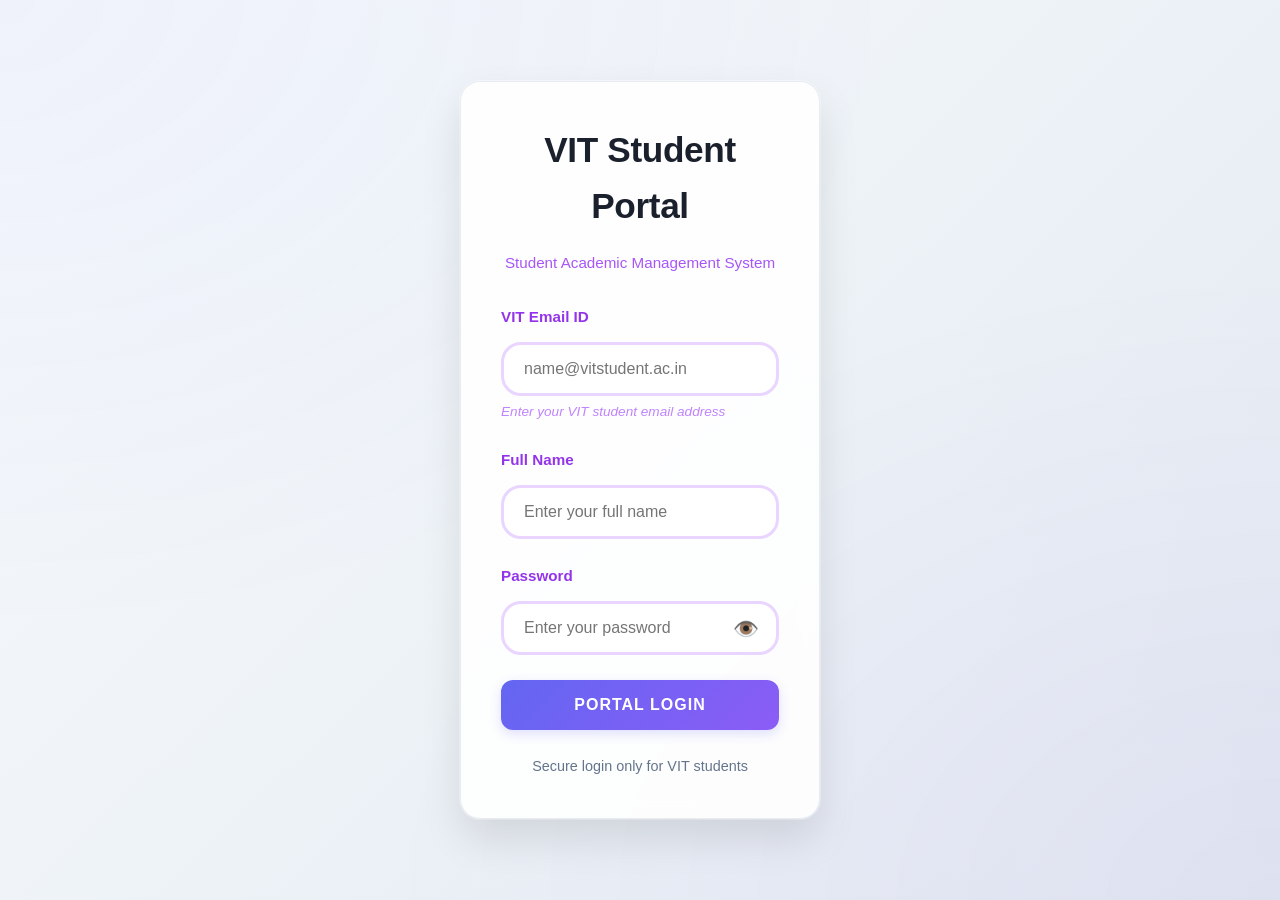
==== commit 45b13c9a: "Added localStorage data handling and clear data feature" ====
--- a/html-project/index.html
+++ b/html-project/index.html
@@ -313,6 +313,47 @@
         </section>
     </main>
 
+    <!-- Timetable Edit Modal -->
+    <div id="timetableEditModal" class="modal">
+        <div class="modal-content">
+            <div class="modal-header">
+                <h3>Edit Timetable Slot</h3>
+                <button class="close-modal" onclick="closeTimetableEditModal()">×</button>
+            </div>
+            <form id="timetableEditForm" class="timetable-edit-form">
+                <div class="form-group">
+                    <label for="editActivity">Activity</label>
+                    <input type="text" id="editActivity" placeholder="Enter activity or leave empty for free time" required>
+                </div>
+                <div class="form-group">
+                    <label for="editSubject">Subject (Optional)</label>
+                    <select id="editSubject">
+                        <option value="">Select Subject</option>
+                        <!-- Subjects will be populated dynamically -->
+                    </select>
+                </div>
+                <div class="form-group">
+                    <label for="editType">Type</label>
+                    <select id="editType" required>
+                        <option value="study">Study</option>
+                        <option value="class">Class</option>
+                        <option value="exam">Exam</option>
+                        <option value="break">Break</option>
+                        <option value="other">Other</option>
+                    </select>
+                </div>
+                <div class="form-group">
+                    <label for="editNotes">Notes (Optional)</label>
+                    <textarea id="editNotes" rows="3" placeholder="Add any notes..."></textarea>
+                </div>
+                <div class="modal-actions">
+                    <button type="button" class="cancel-btn" onclick="closeTimetableEditModal()">Cancel</button>
+                    <button type="submit" class="submit-btn">Save Changes</button>
+                </div>
+            </form>
+        </div>
+    </div>
+
     <script src="script.js"></script>
 </body>
 </html>
--- a/html-project/styles.css
+++ b/html-project/styles.css
@@ -3,8 +3,7 @@
     padding: 0;
     box-sizing: border-box;
 }
-body 
-{
+body {
     font-family: 'Source Sans Pro', 'Helvetica Neue', Arial, sans-serif;
     line-height: 1.6;
     color: #2d3748;
@@ -31,8 +30,7 @@
     pointer-events: none;
     z-index: 1;
 }
-.container 
-{
+.container {
     max-width: 1200px;
     margin: 0 auto;
     padding: 0 20px;
@@ -43,14 +41,7 @@
     flex-direction: column;
     align-items: stretch;
 }
-.container 
-{
-    max-width: 1200px;
-    margin: 0 auto;
-    padding: 0 20px;
-}
-.login-page 
-{
+.login-page {
     background: linear-gradient(135deg, #f7fafc 0%, #edf2f7 50%, #e2e8f0 100%);
     display: flex;
     align-items: center;
@@ -59,8 +50,7 @@
     position: relative;
     overflow: hidden;
 }
-.login-container 
-{
+.login-container {
     width: 100%;
     max-width: 400px;
     padding: 20px;
@@ -70,8 +60,7 @@
     justify-content: center;
     align-items: center;
 }
-.login-card 
-{
+.login-card {
     background: rgba(255, 255, 255, 0.9);
     backdrop-filter: blur(10px);
     border-radius: 20px;
@@ -523,21 +512,28 @@
 }
 
 .submit-btn {
-    background: linear-gradient(135deg, #d946ef 0%, #a855f7 50%, #9333ea 100%);
+    background: linear-gradient(135deg, #a855f7 0%, #ec4899 50%, #8b5cf6 100%);
     color: white;
     border: none;
     padding: 18px 35px;
     border-radius: 25px;
-    font-size: 1.1rem;
+    cursor: pointer;
     font-weight: bold;
-    cursor: pointer;
-    transition: all 0.4s cubic-bezier(0.4, 0, 0.2, 1);
-    box-shadow: 0 8px 25px rgba(168, 85, 247, 0.3);
+    transition: all 0.5s cubic-bezier(0.4, 0, 0.2, 1);
+    box-shadow: 
+        0 15px 35px rgba(168, 85, 247, 0.3),
+        0 0 0 1px rgba(255, 255, 255, 0.2),
+        inset 0 0 15px rgba(236, 72, 153, 0.03);
     font-family: 'Comic Sans MS', cursive, sans-serif;
     text-transform: uppercase;
     letter-spacing: 1px;
-    position: relative;
-    overflow: hidden;
+    width: 100%;
+}
+
+.submit-btn:hover {
+    background: linear-gradient(135deg, #8b5cf6 0%, #a855f7 100%);
+    transform: translateY(-3px);
+    box-shadow: 0 8px 20px rgba(99, 102, 241, 0.3);
 }
 
 .submit-btn::before {
@@ -554,16 +550,6 @@
     top: 50%;
     transform: translateY(-50%);
     font-size: 1.2rem;
-}
-
-.submit-btn:hover {
-    background: linear-gradient(135deg, #c026d3 0%, #9333ea 50%, #7e22ce 100%);
-    transform: translateY(-3px) scale(1.05);
-    box-shadow: 0 15px 35px rgba(168, 85, 247, 0.4);
-}
-
-.submit-btn:active {
-    transform: translateY(-1px) scale(0.98);
 }
 
 .subjects-grid {
@@ -773,6 +759,26 @@
     box-shadow: 0 8px 25px rgba(244, 63, 94, 0.4);
 }
 
+.delete-btn {
+    background: linear-gradient(135deg, #ef4444 0%, #dc2626 100%);
+    color: white;
+    border: none;
+    padding: 8px 16px;
+    border-radius: 8px;
+    cursor: pointer;
+    font-weight: 500;
+    transition: all 0.3s ease;
+    font-family: 'Source Sans Pro', 'Helvetica Neue', Arial, sans-serif;
+    font-size: 0.9rem;
+    width: 100%;
+}
+
+.delete-btn:hover {
+    background: linear-gradient(135deg, #dc2626 0%, #b91c1c 100%);
+    transform: translateY(-2px);
+    box-shadow: 0 4px 12px rgba(239, 68, 68, 0.3);
+}
+
 .add-subject-btn {
     background: linear-gradient(135deg, #10b981 0%, #059669 100%);
     color: white;
@@ -911,14 +917,15 @@
 
 .timetable-actions {
     display: flex;
-    gap: 1.5rem;
+    gap: 1rem;
     justify-content: center;
+    flex-wrap: wrap;
     margin-top: 2rem;
 }
 
 .rating-container {
-    position: relative;
-    margin: 1rem 0;
+position: relative;
+margin: 1rem 0;
 }
 
 .stars {
@@ -1043,14 +1050,13 @@
 .modal {
     display: none;
     position: fixed;
-    z-index: 2000;
+    z-index: 1000;
     left: 0;
     top: 0;
     width: 100%;
     height: 100%;
     background: rgba(0, 0, 0, 0.5);
     backdrop-filter: blur(5px);
-    animation: fadeIn 0.3s ease-out;
 }
 
 .modal.show {
@@ -1060,12 +1066,10 @@
 }
 
 .modal-content {
-    background: rgba(255, 255, 255, 0.98);
-    backdrop-filter: blur(20px);
+    background: rgba(255, 255, 255, 0.95);
+    backdrop-filter: blur(20px) saturate(180%);
     border-radius: 30px;
     padding: 2.5rem;
-    max-width: 400px;
-    width: 90%;
     box-shadow: 
         0 25px 50px rgba(168, 85, 247, 0.3),
         0 0 0 1px rgba(255, 255, 255, 0.5),
@@ -1074,10 +1078,9 @@
     position: relative;
     overflow: hidden;
     animation: bounceIn 0.5s ease-out;
-}
-
-.modal-content.review-card::before {
-    display: none;
+    max-width: 500px;
+    width: 90%;
+    margin: 0 auto;
 }
 
 .modal-header {
@@ -1091,25 +1094,26 @@
 
 .modal-header h3 {
     color: #9333ea;
+    font-size: 1.8rem;
+    font-weight: bold;
+    font-family: 'Comic Sans MS', cursive, sans-serif;
+    text-shadow: 1px 1px 2px rgba(168, 85, 247, 0.2);
+}
+
+.close-modal {
+    background: rgba(244, 63, 94, 0.1);
+    border: none;
+    color: #f43f5e;
     font-size: 1.5rem;
-    font-weight: bold;
-    font-family: 'Comic Sans MS', cursive, sans-serif;
-}
-
-.close-modal {
-    background: linear-gradient(135deg, #f43f5e 0%, #e11d48 100%);
-    color: white;
-    border: none;
-    border-radius: 50%;
+    cursor: pointer;
     width: 40px;
     height: 40px;
-    cursor: pointer;
-    font-size: 1.2rem;
+    border-radius: 50%;
     display: flex;
     align-items: center;
     justify-content: center;
-    transition: all 0.3s cubic-bezier(0.4, 0, 0.2, 1);
-    box-shadow: 0 4px 15px rgba(244, 63, 94, 0.3);
+    transition: all 0.3s ease;
+    font-weight: bold;
 }
 
 .close-modal:hover {
@@ -1123,7 +1127,7 @@
 }
 
 .cgpa-form .form-group {
-    margin-bottom: 2rem;
+    margin-bottom: 1.5rem;
 }
 
 .cgpa-form label {
@@ -1138,14 +1142,13 @@
 .cgpa-form input {
     width: 100%;
     padding: 15px 20px;
-    border: 3px solid #e9d5ff;
-    border-radius: 20px;
-    font-size: 1.1rem;
+    border: 2px solid #e9d5ff;
+    border-radius: 15px;
+    font-size: 1rem;
     background: rgba(255, 255, 255, 0.8);
     transition: all 0.3s cubic-bezier(0.4, 0, 0.2, 1);
     font-family: 'Comic Sans MS', cursive, sans-serif;
-    text-align: center;
-    font-weight: bold;
+    color: #6b46c1;
 }
 
 .cgpa-form input:focus {
@@ -1423,6 +1426,100 @@
     color: white;
 }
 
+/* Timetable Edit Modal Styles */
+.timetable-edit-form {
+    display: flex;
+    flex-direction: column;
+    gap: 1rem;
+}
+
+.timetable-edit-form .form-group {
+    margin-bottom: 1rem;
+}
+
+.timetable-edit-form label {
+    display: block;
+    margin-bottom: 0.5rem;
+    font-weight: 600;
+    color: #2d3748;
+    font-family: 'Source Sans Pro', 'Helvetica Neue', Arial, sans-serif;
+}
+
+.timetable-edit-form input,
+.timetable-edit-form select,
+.timetable-edit-form textarea {
+    width: 100%;
+    padding: 12px 16px;
+    border: 2px solid #e2e8f0;
+    border-radius: 8px;
+    font-size: 1rem;
+    background: rgba(255, 255, 255, 0.9);
+    transition: all 0.3s ease;
+    font-family: 'Source Sans Pro', 'Helvetica Neue', Arial, sans-serif;
+    color: #2d3748;
+}
+
+.timetable-edit-form input:focus,
+.timetable-edit-form select:focus,
+.timetable-edit-form textarea:focus {
+    outline: none;
+    border-color: #6366f1;
+    box-shadow: 0 0 0 3px rgba(99, 102, 241, 0.1);
+    background: rgba(255, 255, 255, 0.95);
+}
+
+.modal-actions {
+    display: flex;
+    gap: 1rem;
+    justify-content: flex-end;
+    margin-top: 1rem;
+}
+
+.cancel-btn {
+    background: #64748b;
+    color: white;
+    border: none;
+    padding: 12px 24px;
+    border-radius: 8px;
+    cursor: pointer;
+    font-weight: 500;
+    transition: all 0.3s ease;
+    font-family: 'Source Sans Pro', 'Helvetica Neue', Arial, sans-serif;
+}
+
+.cancel-btn:hover {
+    background: #475569;
+    transform: translateY(-2px);
+}
+
+/* Editable timetable cells */
+.timetable-table td.editable {
+    cursor: pointer;
+    position: relative;
+    transition: all 0.3s ease;
+}
+
+.timetable-table td.editable:hover {
+    background: rgba(99, 102, 241, 0.1);
+    transform: scale(1.02);
+}
+
+.timetable-table td.editable::after {
+    content: 'Click to edit';
+    position: absolute;
+    bottom: 2px;
+    right: 4px;
+    font-size: 0.7rem;
+    color: #6366f1;
+    opacity: 0;
+    transition: opacity 0.3s ease;
+    font-family: 'Source Sans Pro', 'Helvetica Neue', Arial, sans-serif;
+}
+
+.timetable-table td.editable:hover::after {
+    opacity: 1;
+}
+
 /* Responsive Design */
 @media (max-width: 768px) {
     .navbar {
